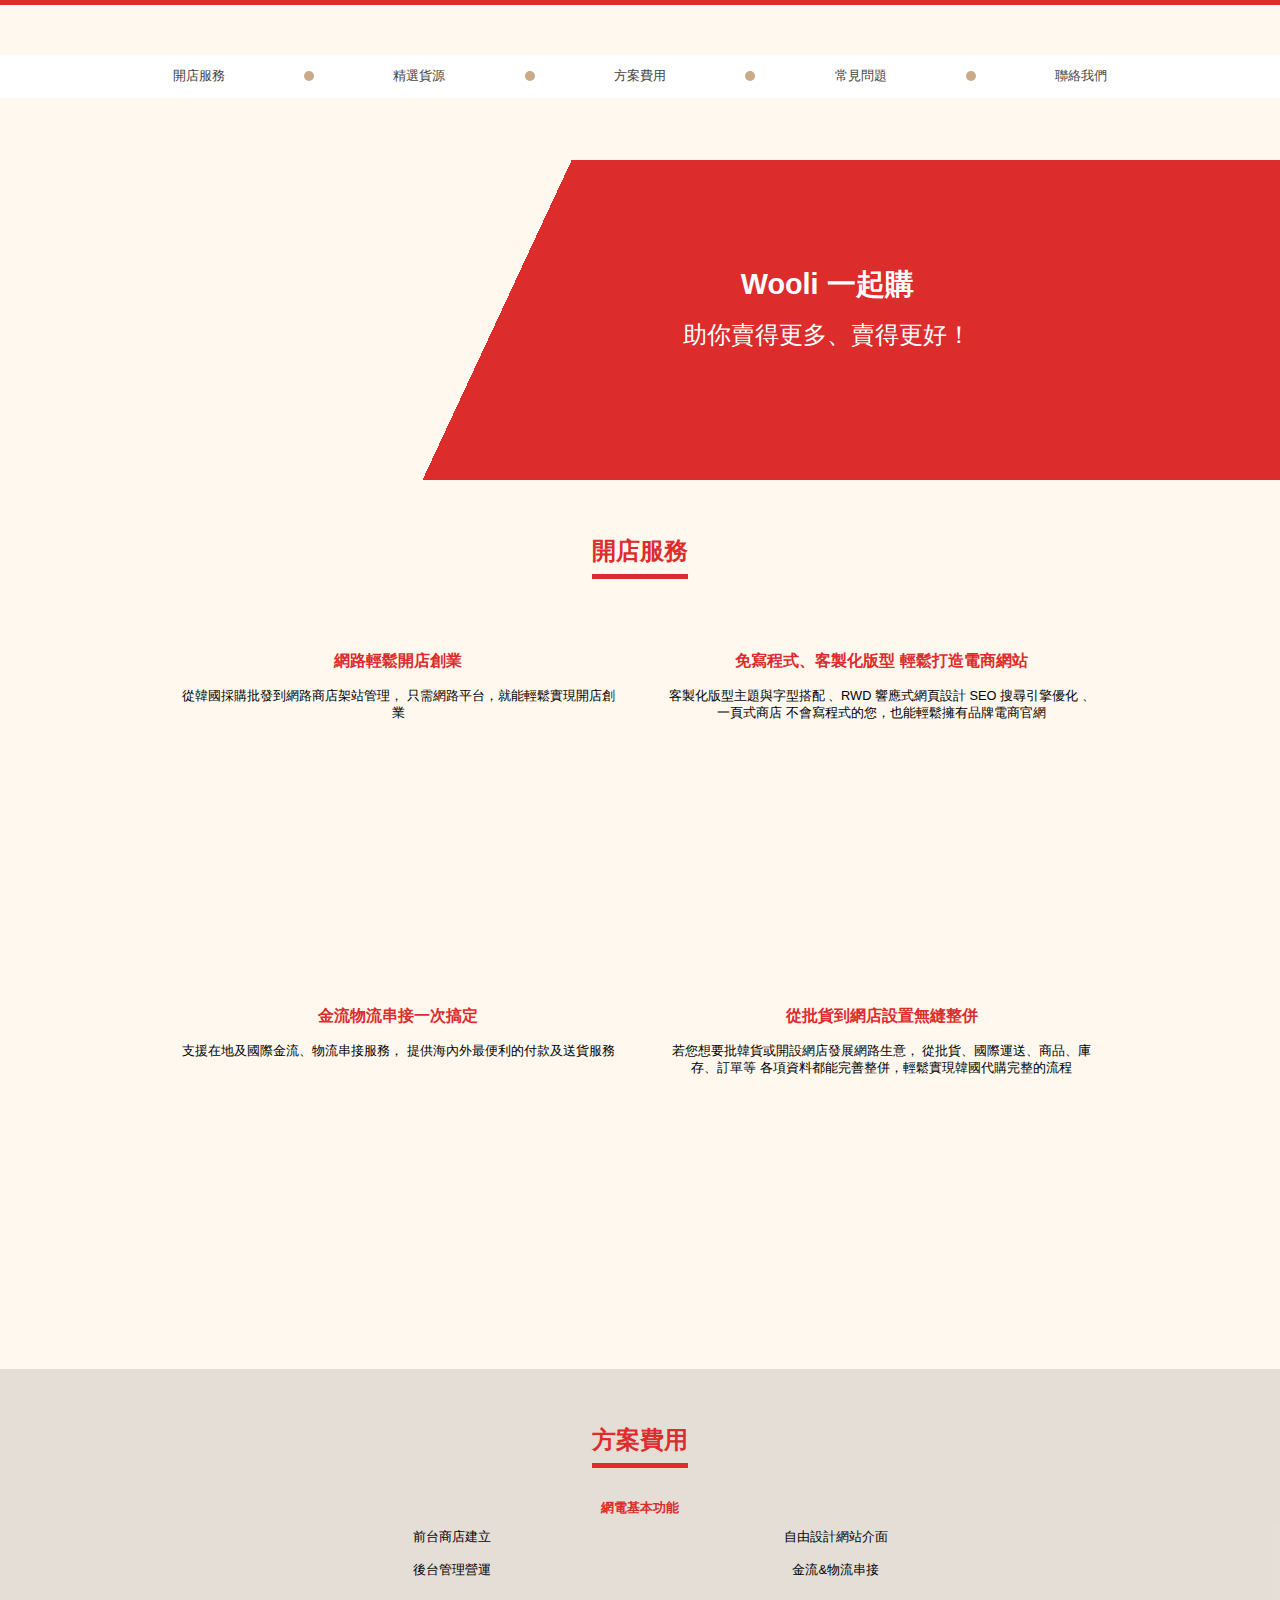
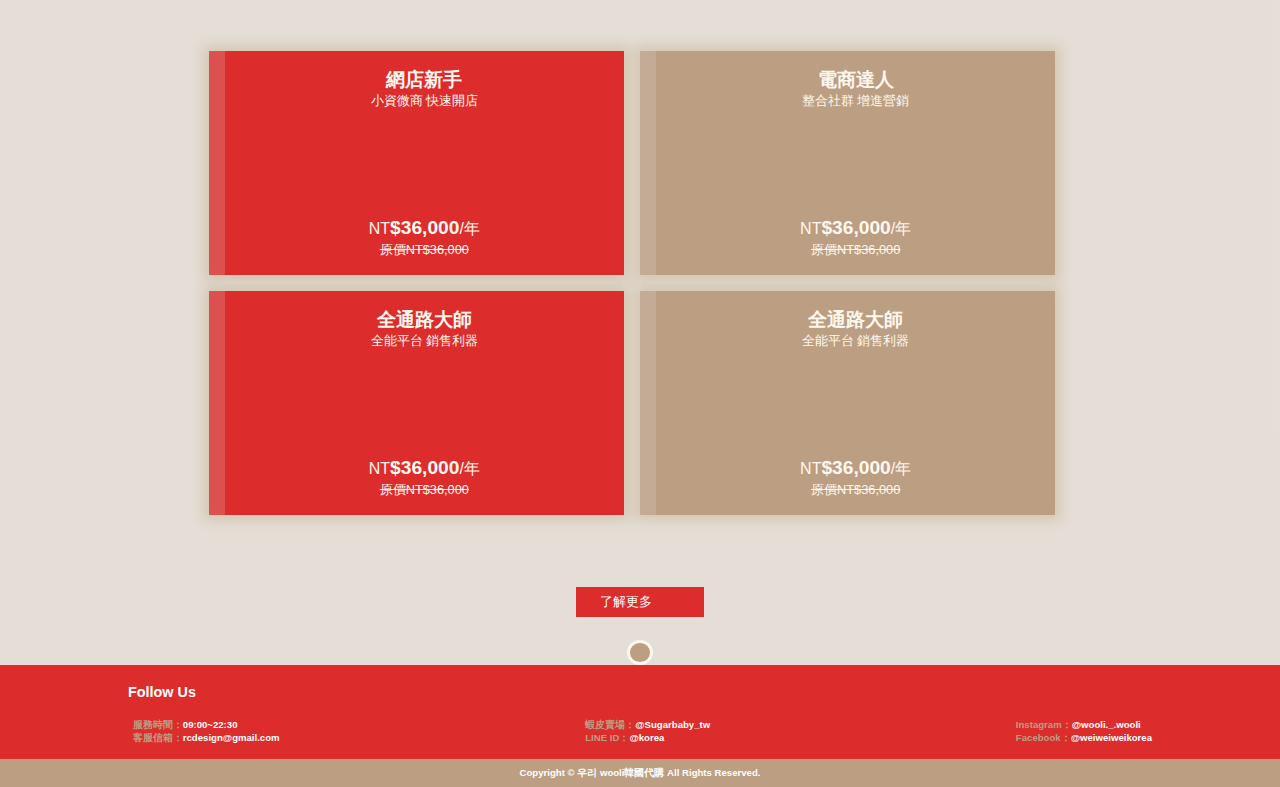
==== index.html @ f02afdc9 "Add files via upload" ====
<!DOCTYPE html>
<html lang="en">
<head>
    <meta charset="UTF-8">
    <meta http-equiv="X-UA-Compatible" content="IE=edge">
    <meta name="viewport" content="width=device-width, initial-scale=1.0">
    <link rel="shortcut icon" href="image/favicon.png" type="image/png" />
    <title>Wooli 韓國一起購</title>
</head>
<link rel="stylesheet" href="style.css">
<body>
    <div class="header">
        <div class="logo">
            <div class="container">
                <a href="index.html"><img src="image/logo.png" alt=""></a>
            </div>
        </div>
        <label for="burger" class="logo_icon"><img src="image/menu.svg" alt="" class="svg"></label>
        <input type="checkbox" id="burger">
        <div class="menu">
            <div class="container">
                <a href="index.html">開店服務</a>
                <span></span>
                <a href="store.html">精選貨源</a>
                <span></span>
                <a href="index.html">方案費用</a>
                <span></span>
                <a href="question.html">常見問題</a>
                <span></span>
                <a href="index.html">聯絡我們</a>
            </div>
        </div>
    </div>
    <div class="banner">
        <div class="container">
            <h2>Wooli 一起購</h2>
            <p>助你賣得更多、賣得更好！</p>
        </div>
    </div>
    <div class="section open">
        <div class="container">
            <h2 class="title">開店服務</h2>
            <div class="box_item">
                <div class="icon">
                    <img src="image/icon_op_01.png" alt="">
                    <div class="text">
                        <div class="open_title">網路輕鬆開店創業</div>
                        <p>從韓國採購批發到網路商店架站管理，
                            只需網路平台，就能輕鬆實現開店創業
                        </p>
                    </div>
                </div>
                <div class="icon">
                    <img src="image/icon_op_02.png" alt="">
                    <div class="text">
                        <div class="open_title">免寫程式、客製化版型
                            輕鬆打造電商網站</div>
                        <p>客製化版型主題與字型搭配
                            、RWD 響應式網頁設計
                            SEO 搜尋引擎優化
                            、一頁式商店
                            不會寫程式的您，也能輕鬆擁有品牌電商官網
                        </p>
                    </div>
                </div>
                <div class="icon">
                    <img src="image/icon_op_03.png" alt="">
                    <div class="text">
                        <div class="open_title">金流物流串接一次搞定</div>
                        <p>支援在地及國際金流、物流串接服務，
                            提供海內外最便利的付款及送貨服務
                        </p>
                    </div>
                </div>
                <div class="icon">
                    <img src="image/icon_op_04.png" alt="">
                    <div class="text">
                        <div class="open_title">從批貨到網店設置無縫整併</div>
                        <p>若您想要批韓貨或開設網店發展網路生意，
                            從批貨、國際運送、商品、庫存、訂單等
                            各項資料都能完善整併，輕鬆實現韓國代購完整的流程
                        </p>
                    </div>
                </div>
            </div>
        </div>
    </div>
    <div class="section vip_exp">
        <h2 class="title">方案費用</h2>
        <p>網電基本功能</p>
        <div class="container">
            <div class="box_item">
                <div class="icon">
                    <img src="image/tick.svg" alt="">
                    <p>前台商店建立</p>
                </div>
                <div class="icon">
                    <img src="image/tick.svg" alt="">
                    <p>自由設計網站介面</p>
                </div>
                <div class="icon">
                    <img src="image/tick.svg" alt="">
                    <p>後台管理營運</p>
                </div>
                <div class="icon">
                    <img src="image/tick.svg" alt="">
                    <p>金流&物流串接</p>
                </div>
            </div>
            <div class="box_item">
                <div class="box">
                    <div>
                        <h3>網店新手</h3>
                        <p>小資微商 快速開店</p>
                    </div>
                    <div>
                        <div>NT<span class="price">$36,000</span>/年</div>
                        <s>原價NT$36,000</s>
                    </div>
                </div>
                <div class="box">
                    <div>
                        <h3>電商達人</h3>
                        <p>整合社群 增進營銷</p>
                    </div>
                    <div>
                        <div>NT<span class="price">$36,000</span>/年</div>
                        <s>原價NT$36,000</s>
                    </div>
                </div>
                <div class="box">
                    <div>
                        <h3>全通路大師</h3>
                        <p>全能平台 銷售利器</p>
                    </div>
                    <div>
                        <div>NT<span class="price">$36,000</span>/年</div>
                        <s>原價NT$36,000</s>
                    </div>
                </div>
                <div class="box">
                    <div>
                        <h3>全通路大師</h3>
                        <p>全能平台 銷售利器</p>
                    </div>
                    <div>
                        <div>NT<span class="price">$36,000</span>/年</div>
                        <s>原價NT$36,000</s>
                    </div>
                </div>
            </div>
            <a class="more">
                了解更多
                <img src="image/right-arrow.svg" alt="">
            </a>
        </div>
    </div>
    <div class="footer">
        <div class="footerTop">
            <div class="top">
                <img src="image/up_arrow.svg" alt="">
            </div>
            <h2 class="title">
                Follow Us
            </h2>
            <div class="container">
                <div class="info_box">
                    <div class="info">
                        <div><img src="image/time.svg" alt="" class="svg"><span>服務時間：</span>09:00~22:30</div>
                        <div><img src="image/email.svg" alt="" class="svg"><span>客服信箱：</span>rcdesign@gmail.com</div>
                    </div>
                    <div class="info">
                        <div><img src="image/shopee.svg" alt="" class="svg"><span>蝦皮賣場：</span>@Sugarbaby_tw</div>
                        <div><img src="image/line.svg" alt="" class="svg"><span>LINE ID：</span>@korea</div>
                    </div>
                    <div class="info">
                        <div><img src="image/instagram.svg" alt="" class="svg"><span>Instagram：</span>@wooli._.wooli</div>
                        <div><img src="image/line.svg" alt="" class="svg"><span>Facebook：</span>@weiweiweikorea</div>
                    </div>
                </div>
            </div>
        </div>
        <div class="footerBottom">
            <div class="copyright">
                Copyright © 우리 wooli韓國代購 All Rights Reserved. 
            </div>
        </div>
        
    </div>
</body>
<script src="js/jquery.min.js"></script>
<script src="js/script.js"></script>
</html>
---- style.css ----
* {
    margin: 0;
    font-family: "微軟正黑體", Arial, Helvetica, sans-serif;
    text-align: center;
}

html, body {
    background: url(./image/bg.png) center center / cover repeat #FFF8EF;
}

a {
    font-size: .8em;
    text-decoration: none;
    cursor: pointer;
    transition: .5s;
}

p {
    font-size: .8em;
}

.info div, .qa_answer {
    text-align: left;
}

.svg {
    width: 1em;
    padding-right: .5em;
}

.title {
    color: #DD2C2C;
    display: inline-block;
    font-weight: bold;
    border-bottom: 5px solid #DD2C2C;
    padding: 0.3em 0;
    margin-bottom: 1.3em;
}

.section {
    padding: 3em 1em;
}

.section:nth-child(2n) {
    background: rgba(0, 0, 0, 0.1);
}

.container {
    width: 80%;
    margin: auto;
}

.box {
    margin-right: 1em;
    box-shadow: 0 0 12px 5px rgba(145, 105, 30, 0.2);
}

.box:last-child {
    margin: 0;
}

.box:hover, .icon img:hover {
    transform: scale(1.05);
    transition: .3s ease-in;
}

.icon {
    margin-bottom: 1.2em;
}

.more {
    display: flex;
    justify-content: center;
    align-items: center;
    width: 8em;
    margin: 0 auto;
    color: #fff;
    background-color: #DD2C2C;
    padding: .5em 1em;
    margin-top: 2em;
}

.more img {
    margin-left: 8px;
}


.header {
    border-top: 5px solid #DD2C2C;
    background-color: #FFF8EF;
    position: fixed;
    width: 100%;
    z-index: 5;
    top: 0;
}

.header .logo {
    padding: 1em 0;
}

.shrink .logo img {
    width: 6.5em;
}

.header .menu {
    background-color: #fff;
}

.header .menu .container {
    display: flex;
    justify-content: space-around;
    align-items: center;
}

.header .logo .container {
    flex-direction: column;
}

.header .logo_icon, #burger {
    display: none;
}

.header a {
    color: #444444;
    padding: 1em .8em;
}

.shrink a {
    padding: .8em .6em;
}

.header a.active {
    color: #DD2C2C;
}

.header span {
    width: 10px;
    height: 10px;
    border-radius: 50%;
    background: #CBAA8A;
}

.header a:hover {
    color: #DD2C2C;
}

.header .button:hover {
    color: #E0D2BF;
}

.banner {
    display: flex;
    flex-direction: column;
    padding: 3em 1em;
    margin-top: 10em;
    min-height: 14em;
    background: linear-gradient(-65deg, #DD2C2C 60%, transparent 40%) center center / 100% 100%,
    url(./image/banner_index.png) center center / cover no-repeat
}

.banner .container {
    width: 70%;
    height: auto;
    margin-left: 30%;
}

.banner img {
    max-width: 100%;
    max-height: 100%;
}

.banner h2 {
    color: #fff;
    font-size: 1.8em;
    margin-bottom: .5em;
}

.banner p {
    color: #fff;
    font-size: 1.5em;
    margin-bottom: 1em;
}

.banner .register {
    color: #10273B;
    background-color: #F59E0B;
}

.banner_store, .banner_question {
    margin-top: 10em;
    color: #fff;
    background: #000;
}

.banner_store h2, .banner_question h2 {
    margin-left: 45%;
}

.banner_store .container {
    padding: 2.8em 1em;
    background: url(./image/banner_store.png) left 20% / contain no-repeat;
}

.banner_question .container {
    padding: 2.8em 1em;
    background: url(./image/banner_question.png) left 20% / contain no-repeat;
}

.store .box_item {
    justify-content: flex-start;
}

.store .box {
    position: relative;
    background-color: #fff;
    max-height: 21em;
    width: calc(40% - 4em*2);
    margin-bottom: 2em;
    margin-right: 4em;
}

.store .box:nth-child(3n) {
    margin-right: 0;
}

.store .tag {
    position: absolute;
    color: #fff;
    background: #DD2C2C;
    font-size: .8em;
    padding: .8em .6em;
}

.store .box > img {
    width: 100%;
}

.store .logo, .store h3 {
    margin: .6em auto;
}

.store .text img {
    width: 9em;
}

.store h3 {
    color: #DD2C2C;
    font-weight: bold;
}

.purchase .icon {
    width: 33%;
}

.purchase .num {
    display: flex;
    justify-content: center;
    align-items: center;
    margin-right: .3em;
    width: 1.2em;
    height: 1.2em;
    border-radius: 50%;
    color: #FFF8EF;    
    background-color: #DD2C2C;
}

.pur_title .text {
    font-size: .8em;
}

.open .box_item, .store .box_item, .purchase .box_item {
    flex-wrap: wrap;
}

.open .icon {
    display: flex;
    flex-direction: column;
    justify-content: flex-start;
    align-items: center;
    padding: 1.5em;
    width: calc(50% - 2em*2);
    height: 18em;
}

.open .icon img, .purchase .icon img {
    width: 6em;
    margin-bottom: 1em;
}

.open_title, .pur_title {
    color: #DD2C2C;
    font-weight: bold;
    margin-bottom: 1em;
}

.vip_exp .box_item {
    margin-bottom: 3.5em;
}

.vip_exp .box {
    display: flex;
    justify-content: space-between;
    flex-direction: column;
    color: #FFF8EF;    
    background-color: #DD2C2C;
    width: 25%;
    height: 12em;
    padding: 1em;
    border-left: 1em solid rgba(225, 225, 225, 0.2);
}

.vip_exp .box:nth-child(2n) {
    background-color: #BC9E82;
}

.vip_exp > p {
    color: #DD2C2C;
    margin-bottom: 1em;
    font-weight: bold;
    font-size: .8em;
}

.vip_exp .icon {
    width: 25%;
    display: flex;
    justify-content: center;
    align-items: center;
}

.vip_exp img {
    width: 1em;
    margin-right: .5em;
}

.vip_exp s {
    font-size: .8em;
}

.vip_exp .price {
    font-weight: bold;
    font-size: 1.2em;
}

.qa .box_item {
    flex-direction: column;
}

.qa .box {
    width: 100%;
    padding: 1em;
    margin-bottom: 1em;
    margin-right: 0;
    background: url(./image/qa_bg.png) center center / cover repeat;
}

.qa .box:checked {
    color: #fff;
}

.qa .box:hover {
    cursor: pointer;
    transform: scale(1);
}

.qa_title {
    font-size: .8em;
    display: flex;
    justify-content: space-between;
    color: #DD2C2C;
    font-weight: bold;
}

.qa_title .num {
    margin-right: .8em;
    width: 2em;
    height: 2em;
    border-radius: 50%;
    color: #FFF8EF;    
    background-color: #DD2C2C;
}

.qa_title img {
    width: 1.2em;
}

.qa_answer {
    background: rgba(255,255,255,.5);
    padding: 1em;
    font-size: .8em;
    margin-top: 1em;
}

.return .box_item {
    display: flex;
    flex-direction: column;
    align-items: center;
    justify-content: flex-start;
}

.return img {
    width: 1em;
    height: 1em;
    margin-right: .8em;
}

.return .box_item > div {
    display: flex;
    width: 100%;
    justify-content: flex-start;
    align-items: center;
    margin-bottom: 1em;
}

.return .box_item p {
    text-align: left;
}

.footer {
    font-size: .6em;
    font-weight: bold;
    color: #fff;
}

.footer .title {
    color: #fff;
}

.footer span {
    color: #BC9E82;
}

.footerTop {
    position: relative;
    padding: 1.5em 0;
    background-color: #DD2C2C;
}

.footerTop .top {
    position: absolute;
    top: -25px;
    right: 0;
    bottom: 0;
    left: 0;
}

.footerTop .top img {
    cursor: pointer;
    background: #BC9E82;
    width: 1.2em;
    padding: 1em;
    border-radius: 50%;
    border: 3px solid #FFF8EF;
}

.footerBottom {
    padding: .8em 0;
}

.header, .footerTop {
    justify-content: space-around;
}

.footerTop .title {
    width: 80%;
    margin: auto;
    display: flex;
    align-items: center;
    justify-content: flex-start;
}

.footerTop .info_box {
    width: 100%;
    margin-top: 1em;
    display: flex;
    justify-content: space-between;
    color: #fff;
}

.footerBottom {
    background-color: #BC9E82;
}

.header .logo, .box_item, .store .text, .footerTop > .container, .qa_title > div, .pur_title, .qa_title .num {
    display: flex;
    align-items: center;
    justify-content: center;
}

@media only screen and (max-width: 1280px) {
    .store .box {
        width: calc(52% - 1.2em*2);
        margin-right: 1.2em;
    }

    .store .box:nth-child(2n) {
        margin-right: 0;
    }

    .store .box:nth-child(3n) {
        margin-right: 1.2em;
    }

    .vip_exp .icon {
        margin-right: 1em;
    }

    .vip_exp .box_item {
        flex-wrap: wrap;
    }

    .vip_exp .box, .vip_exp .icon {
        width: calc(40% - 1em*2);
        margin-right: 1em;
        margin-bottom: 1em;
    }
}

@media only screen and (max-width: 767px) {
    .box, .button a {
        margin-right: 0;
        margin-bottom: 1em;
    }

    .open .icon, .purchase .icon, .vip_exp .icon {
        width: 100%;
    } 

    .open .icon {
        height: 100%;
    }

    .vip_exp .box_item {
        margin-bottom: 0;
    }

    .vip_exp .box {
        width: 12em;
    }

    .container, .more {
        width: 80%;
    }

    .header .logo_icon, .header #burger:checked + .menu {
        cursor: pointer;
        display: block;
    }

    .logo_icon {
        background: #fff;
    }

    .banner p, .header span  {
        display: none;
    }

    .header .logo {
        padding: .6em .8em;
    }

    .header .menu {
        display: none;
        width: 100%;
        background-color: #DD2C2C;
        padding: 0;
    }

    .header .menu .container {
        width: 100%;
    }
    
    .header .svg {
        width: 1.2em;
        padding: .8em;
    }

    .header a {
        width: 100%;
        color: #FFF8EF;
        padding: 1em 0;
    }

    .header .menu a:hover, .header .menu a.active {
        background-color: #BC9E82;
    }

    .banner {
        margin-top: 8em;
        background-position: 25% top;
        background-color: #10273B;
    }

    .banner h2 {
        text-align: right;
    }

    .banner .container, .open .container {
        width: 100%;
        margin-left: 0;
    }

    .banner a {
        display: block;
        width: auto;
    }
    
    .banner .login {
        margin-bottom: 1em;
    }

    .banner_store, .banner_question {
        margin-top: 9em;
    }

    .banner_store h2, .banner_question h2 {
        margin-left: 0;
    }

    .store .box {
        width: 16em;
        margin-right: 0;
    }

    .store .box:nth-child(2n), .store .box:nth-child(3n) {
        margin-right: 0;
    }

    .vip_exp .icon {
        justify-content: flex-start;
    }

    .header, .header .menu .container, .store .box_item, .vip_exp .box_item, .footerTop, .footerTop .info_box, .footerBottom, .footerBottom a {
        display: flex;
        flex-direction: column;
    }

    .footerTop .info_box {
        display: flex;
        justify-content: center;
        font-size: 1.2em;
        line-height: 1.5em;
    }

    .footerBottom a {
        padding: .8em 0;
    }
}
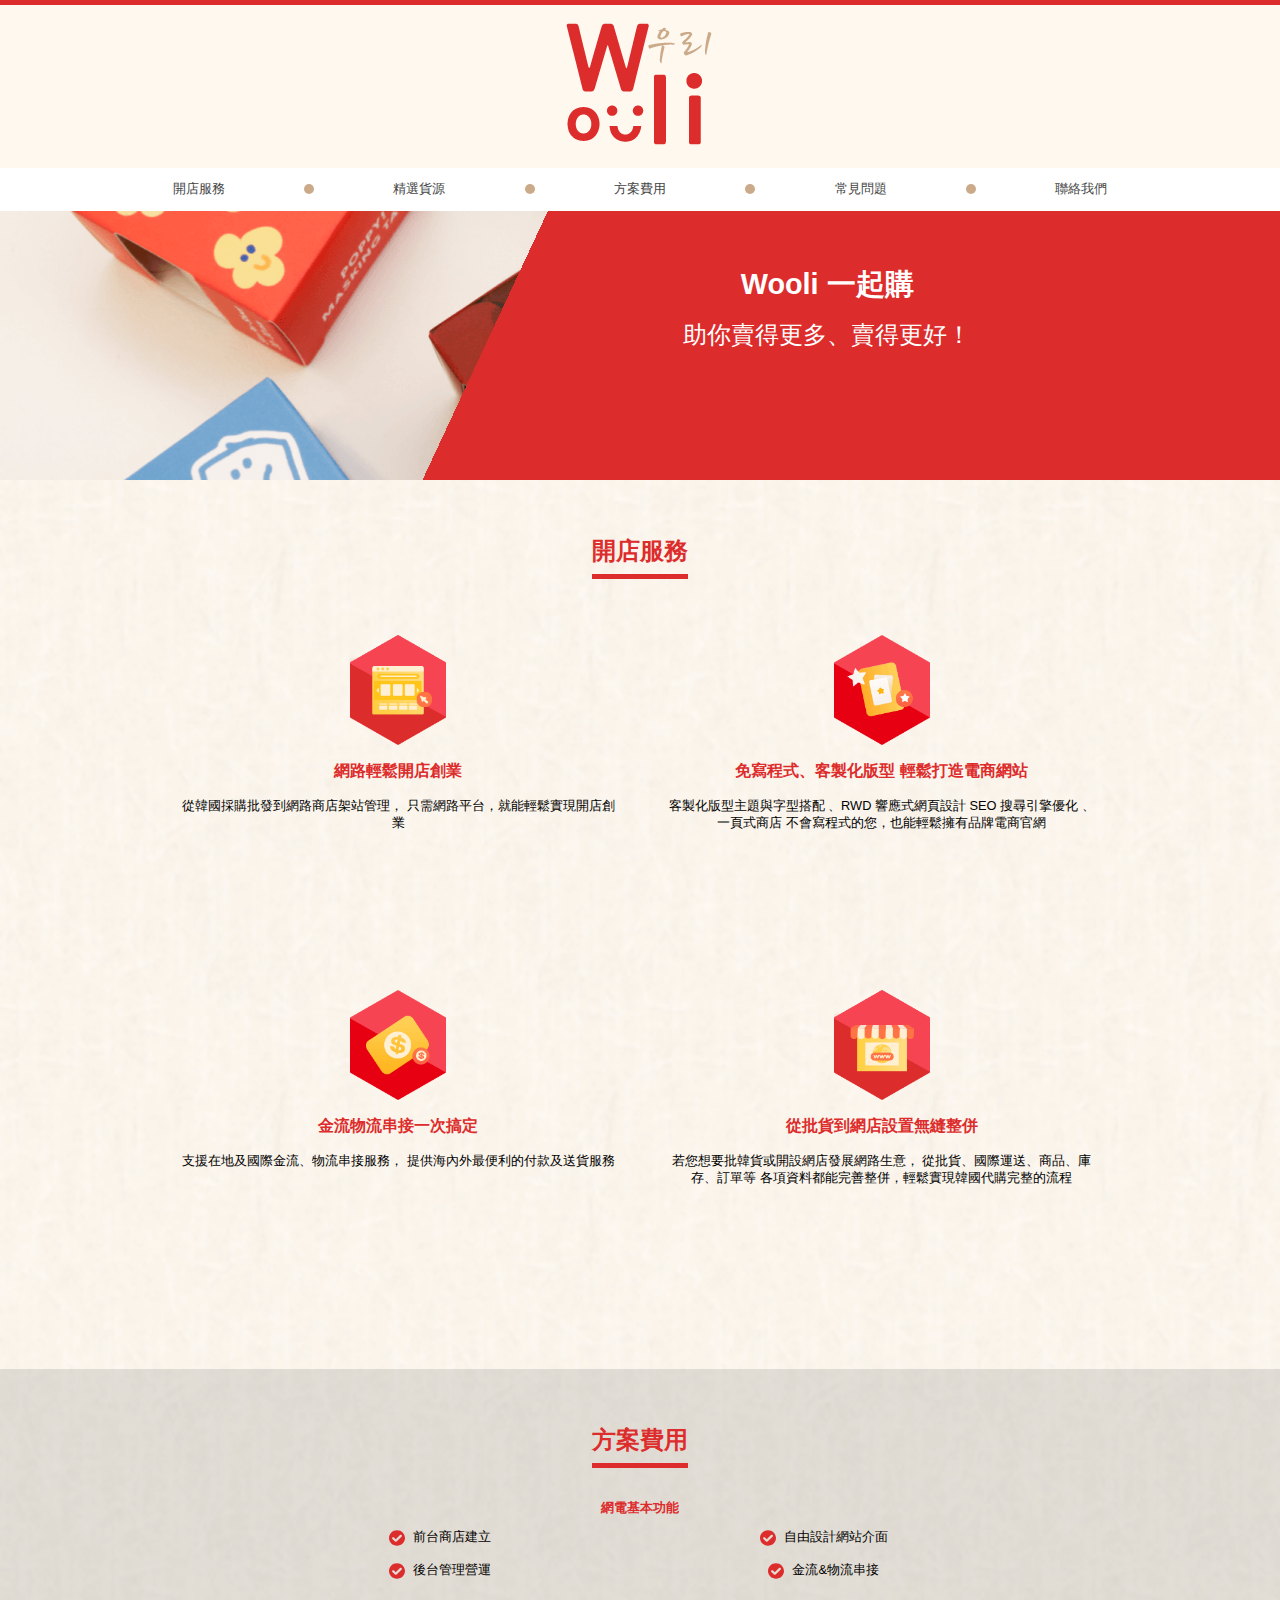
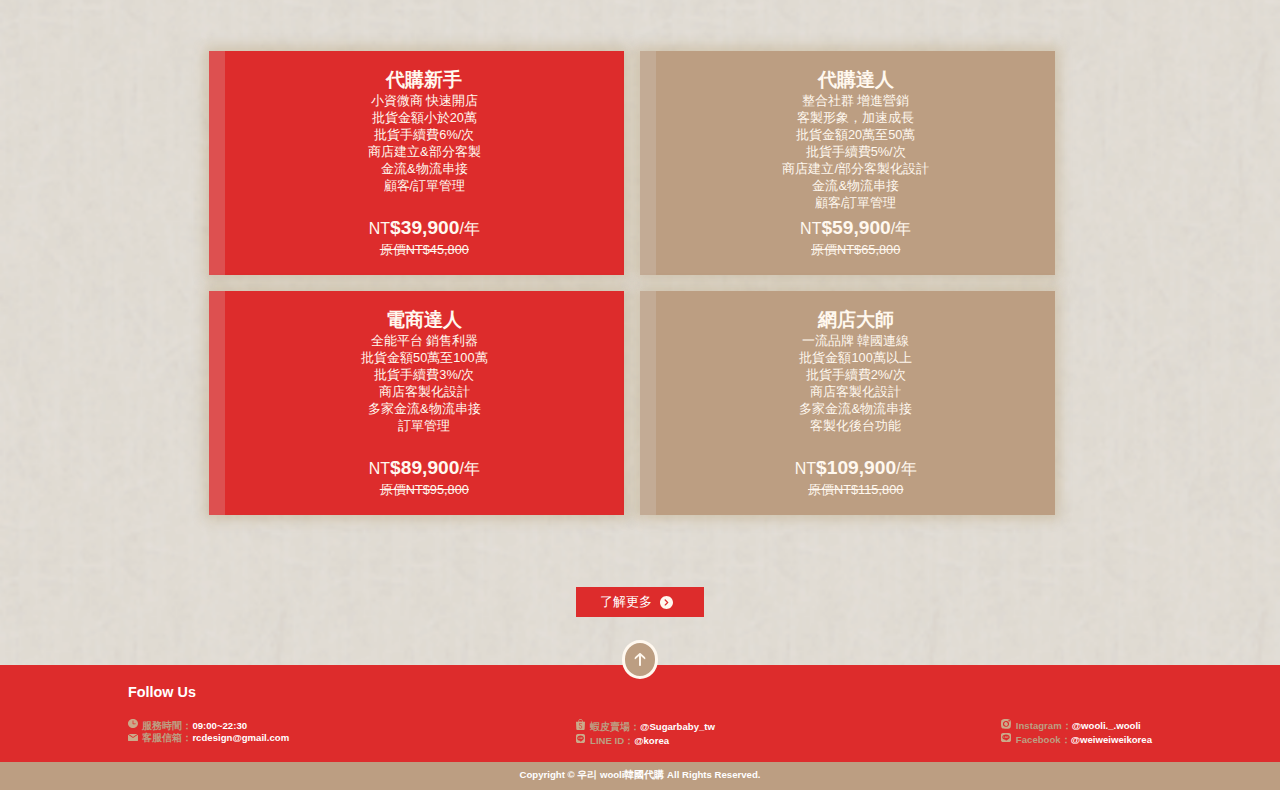
==== commit 7ce7e365: "Add files via upload" ====
--- a/index.html
+++ b/index.html
@@ -110,42 +110,63 @@
             <div class="box_item">
                 <div class="box">
                     <div>
-                        <h3>網店新手</h3>
+                        <h3>代購新手</h3>
                         <p>小資微商 快速開店</p>
-                    </div>
-                    <div>
-                        <div>NT<span class="price">$36,000</span>/年</div>
-                        <s>原價NT$36,000</s>
+                        <p>批貨金額小於20萬</br>
+                        批貨手續費6%/次</br>
+                        商店建立&部分客製</br>
+                        金流&物流串接</br>
+                        顧客/訂單管理</p>
+                    </div>
+                    <div>
+                        <div>NT<span class="price">$39,900</span>/年</div>
+                        <s>原價NT$45,800</s>
+                    </div>
+                </div>
+                <div class="box">
+                    <div>
+                        <h3>代購達人</h3>
+                        <p>整合社群 增進營銷</p>
+                        <p>客製形象，加速成長</br>
+                        批貨金額20萬至50萬</br>
+                        批貨手續費5%/次</br>
+                        商店建立/部分客製化設計</br>
+                        金流&物流串接</br>
+                        顧客/訂單管理</p>
+                    </div>
+                    <div>
+                        <div>NT<span class="price">$59,900</span>/年</div>
+                        <s>原價NT$65,800</s>
                     </div>
                 </div>
                 <div class="box">
                     <div>
                         <h3>電商達人</h3>
-                        <p>整合社群 增進營銷</p>
-                    </div>
-                    <div>
-                        <div>NT<span class="price">$36,000</span>/年</div>
-                        <s>原價NT$36,000</s>
-                    </div>
-                </div>
-                <div class="box">
-                    <div>
-                        <h3>全通路大師</h3>
                         <p>全能平台 銷售利器</p>
-                    </div>
-                    <div>
-                        <div>NT<span class="price">$36,000</span>/年</div>
-                        <s>原價NT$36,000</s>
-                    </div>
-                </div>
-                <div class="box">
-                    <div>
-                        <h3>全通路大師</h3>
-                        <p>全能平台 銷售利器</p>
-                    </div>
-                    <div>
-                        <div>NT<span class="price">$36,000</span>/年</div>
-                        <s>原價NT$36,000</s>
+                        <p>批貨金額50萬至100萬</br>
+                        批貨手續費3%/次</br>
+                        商店客製化設計</br>
+                        多家金流&物流串接</br>
+                        訂單管理</p>
+                    </div>
+                    <div>
+                        <div>NT<span class="price">$89,900</span>/年</div>
+                        <s>原價NT$95,800</s>
+                    </div>
+                </div>
+                <div class="box">
+                    <div>
+                        <h3>網店大師</h3>
+                        <p>一流品牌 韓國連線</p>
+                        <p>批貨金額100萬以上</br>
+                        批貨手續費2%/次</br>
+                        商店客製化設計</br>
+                        多家金流&物流串接</br>
+                        客製化後台功能</p>
+                    </div>
+                    <div>
+                        <div>NT<span class="price">$109,900</span>/年</div>
+                        <s>原價NT$115,800</s>
                     </div>
                 </div>
             </div>
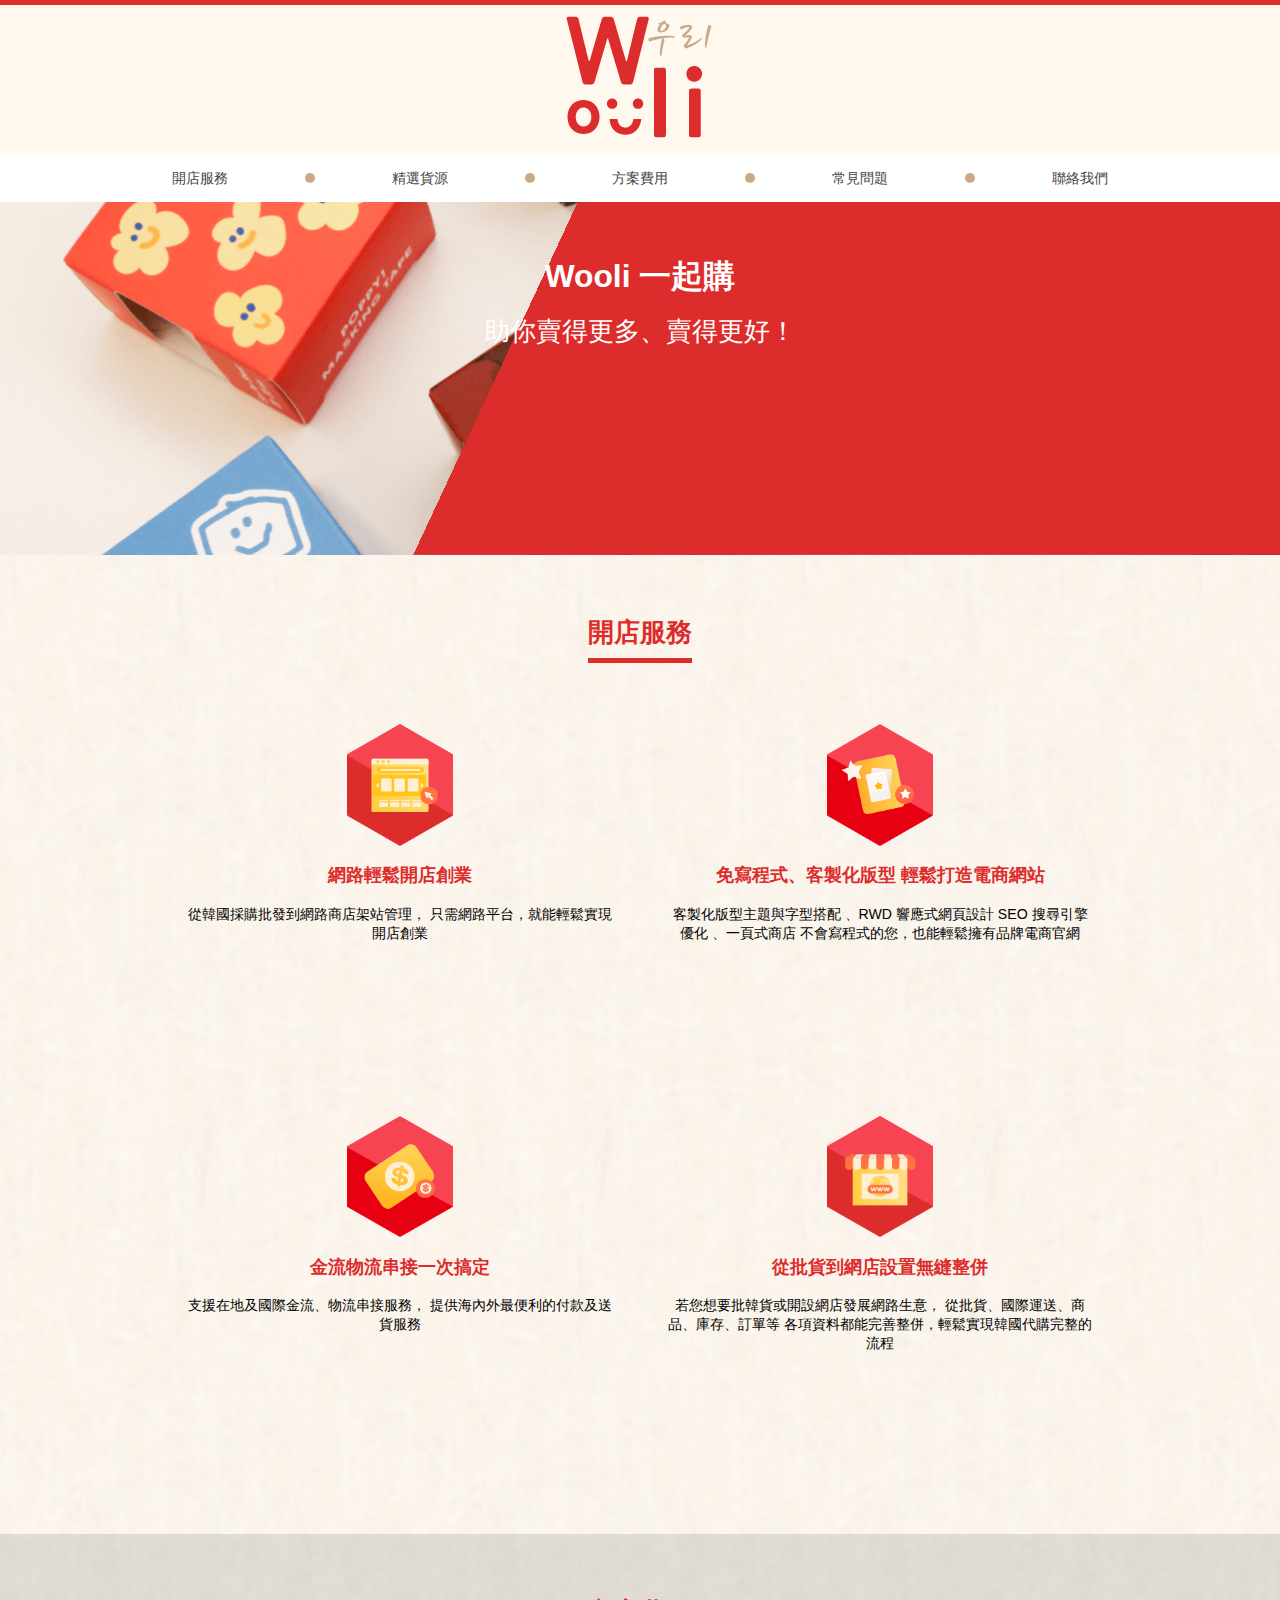
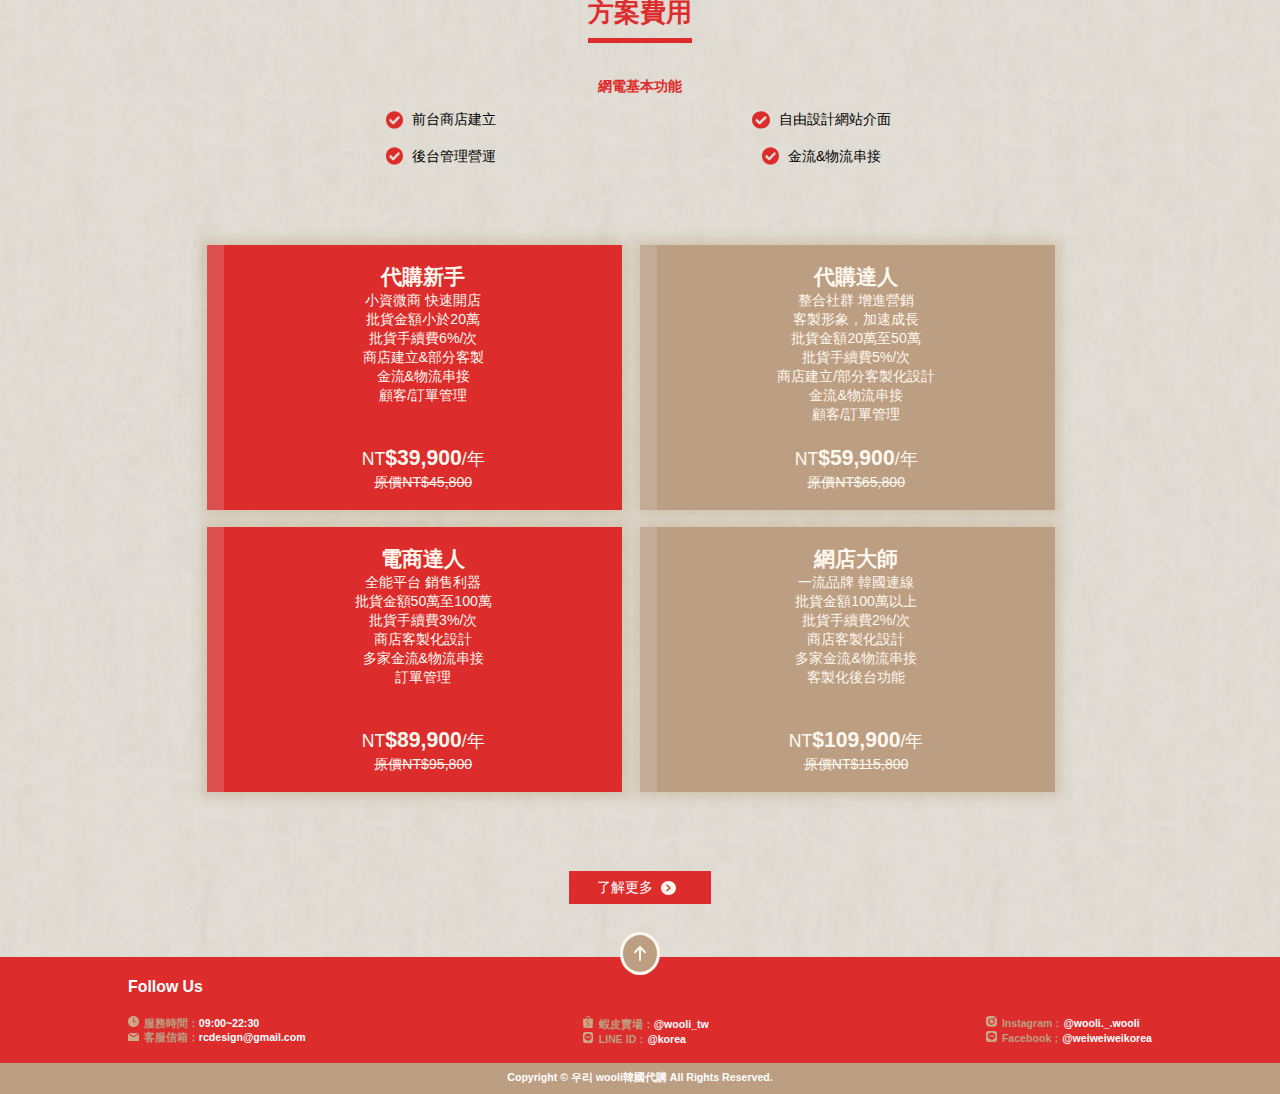
==== commit c3201de2: "Add files via upload" ====
--- a/index.html
+++ b/index.html
@@ -19,25 +19,23 @@
         <input type="checkbox" id="burger">
         <div class="menu">
             <div class="container">
-                <a href="index.html">開店服務</a>
+                <a href="#open">開店服務</a>
                 <span></span>
                 <a href="store.html">精選貨源</a>
                 <span></span>
-                <a href="index.html">方案費用</a>
+                <a href="#vip_exp">方案費用</a>
                 <span></span>
                 <a href="question.html">常見問題</a>
                 <span></span>
-                <a href="index.html">聯絡我們</a>
+                <a href="#footer">聯絡我們</a>
             </div>
         </div>
     </div>
     <div class="banner">
-        <div class="container">
-            <h2>Wooli 一起購</h2>
-            <p>助你賣得更多、賣得更好！</p>
-        </div>
-    </div>
-    <div class="section open">
+        <h2>Wooli 一起購</h2>
+        <p>助你賣得更多、賣得更好！</p>
+    </div>
+    <div class="section open" id="open">
         <div class="container">
             <h2 class="title">開店服務</h2>
             <div class="box_item">
@@ -85,7 +83,7 @@
             </div>
         </div>
     </div>
-    <div class="section vip_exp">
+    <div class="section vip_exp" id="vip_exp">
         <h2 class="title">方案費用</h2>
         <p>網電基本功能</p>
         <div class="container">
@@ -176,7 +174,7 @@
             </a>
         </div>
     </div>
-    <div class="footer">
+    <div class="footer" id="footer">
         <div class="footerTop">
             <div class="top">
                 <img src="image/up_arrow.svg" alt="">
@@ -191,7 +189,7 @@
                         <div><img src="image/email.svg" alt="" class="svg"><span>客服信箱：</span>rcdesign@gmail.com</div>
                     </div>
                     <div class="info">
-                        <div><img src="image/shopee.svg" alt="" class="svg"><span>蝦皮賣場：</span>@Sugarbaby_tw</div>
+                        <div><img src="image/shopee.svg" alt="" class="svg"><span>蝦皮賣場：</span>@wooli_tw</div>
                         <div><img src="image/line.svg" alt="" class="svg"><span>LINE ID：</span>@korea</div>
                     </div>
                     <div class="info">
--- a/style.css
+++ b/style.css
@@ -6,6 +6,7 @@
 
 html, body {
     background: url(./image/bg.png) center center / cover repeat #FFF8EF;
+    font-size: 1.05rem;
 }
 
 a {
@@ -84,18 +85,26 @@
     margin-left: 8px;
 }
 
+.more:hover {
+    opacity: .8;
+}
+
 
 .header {
     border-top: 5px solid #DD2C2C;
     background-color: #FFF8EF;
+    width: 100%;
+    top: 0;
+}
+
+.header .logo {
+    padding: .5em 0;
+}
+
+.shrink {
     position: fixed;
-    width: 100%;
+    top: 0;
     z-index: 5;
-    top: 0;
-}
-
-.header .logo {
-    padding: 1em 0;
 }
 
 .shrink .logo img {
@@ -152,7 +161,6 @@
     display: flex;
     flex-direction: column;
     padding: 3em 1em;
-    margin-top: 10em;
     min-height: 14em;
     background: linear-gradient(-65deg, #DD2C2C 60%, transparent 40%) center center / 100% 100%,
     url(./image/banner_index.png) center center / cover no-repeat
@@ -187,7 +195,6 @@
 }
 
 .banner_store, .banner_question {
-    margin-top: 10em;
     color: #fff;
     background: #000;
 }
@@ -206,21 +213,12 @@
     background: url(./image/banner_question.png) left 20% / contain no-repeat;
 }
 
-.store .box_item {
-    justify-content: flex-start;
-}
-
 .store .box {
     position: relative;
     background-color: #fff;
-    max-height: 21em;
+    min-height: 20em;
     width: calc(40% - 4em*2);
-    margin-bottom: 2em;
-    margin-right: 4em;
-}
-
-.store .box:nth-child(3n) {
-    margin-right: 0;
+    margin-bottom: 10em;
 }
 
 .store .tag {
@@ -228,15 +226,17 @@
     color: #fff;
     background: #DD2C2C;
     font-size: .8em;
-    padding: .8em .6em;
+    padding: 0.8em 0.6em;
 }
 
 .store .box > img {
     width: 100%;
 }
 
-.store .logo, .store h3 {
-    margin: .6em auto;
+.store .text {
+    background-color: #fff;
+    min-height: 6em;
+    line-height: 6em;
 }
 
 .store .text img {
@@ -304,7 +304,7 @@
     color: #FFF8EF;    
     background-color: #DD2C2C;
     width: 25%;
-    height: 12em;
+    height: 13em;
     padding: 1em;
     border-left: 1em solid rgba(225, 225, 225, 0.2);
 }
@@ -322,9 +322,6 @@
 
 .vip_exp .icon {
     width: 25%;
-    display: flex;
-    justify-content: center;
-    align-items: center;
 }
 
 .vip_exp img {
@@ -480,7 +477,7 @@
     background-color: #BC9E82;
 }
 
-.header .logo, .box_item, .store .text, .footerTop > .container, .qa_title > div, .pur_title, .qa_title .num {
+.header .logo, .box_item, .store .text, .footerTop > .container, .qa_title > div, .pur_title, .qa_title .num, .vip_exp .icon {
     display: flex;
     align-items: center;
     justify-content: center;
@@ -488,16 +485,9 @@
 
 @media only screen and (max-width: 1280px) {
     .store .box {
-        width: calc(52% - 1.2em*2);
+        width: calc(50% - 1.2em*2);
         margin-right: 1.2em;
-    }
-
-    .store .box:nth-child(2n) {
-        margin-right: 0;
-    }
-
-    .store .box:nth-child(3n) {
-        margin-right: 1.2em;
+        margin-bottom: 6.5em;
     }
 
     .vip_exp .icon {
@@ -519,6 +509,10 @@
     .box, .button a {
         margin-right: 0;
         margin-bottom: 1em;
+    }
+
+    .store .box {
+        min-height: 100%;
     }
 
     .open .icon, .purchase .icon, .vip_exp .icon {
@@ -585,7 +579,6 @@
     }
 
     .banner {
-        margin-top: 8em;
         background-position: 25% top;
         background-color: #10273B;
     }
@@ -606,10 +599,6 @@
     
     .banner .login {
         margin-bottom: 1em;
-    }
-
-    .banner_store, .banner_question {
-        margin-top: 9em;
     }
 
     .banner_store h2, .banner_question h2 {
